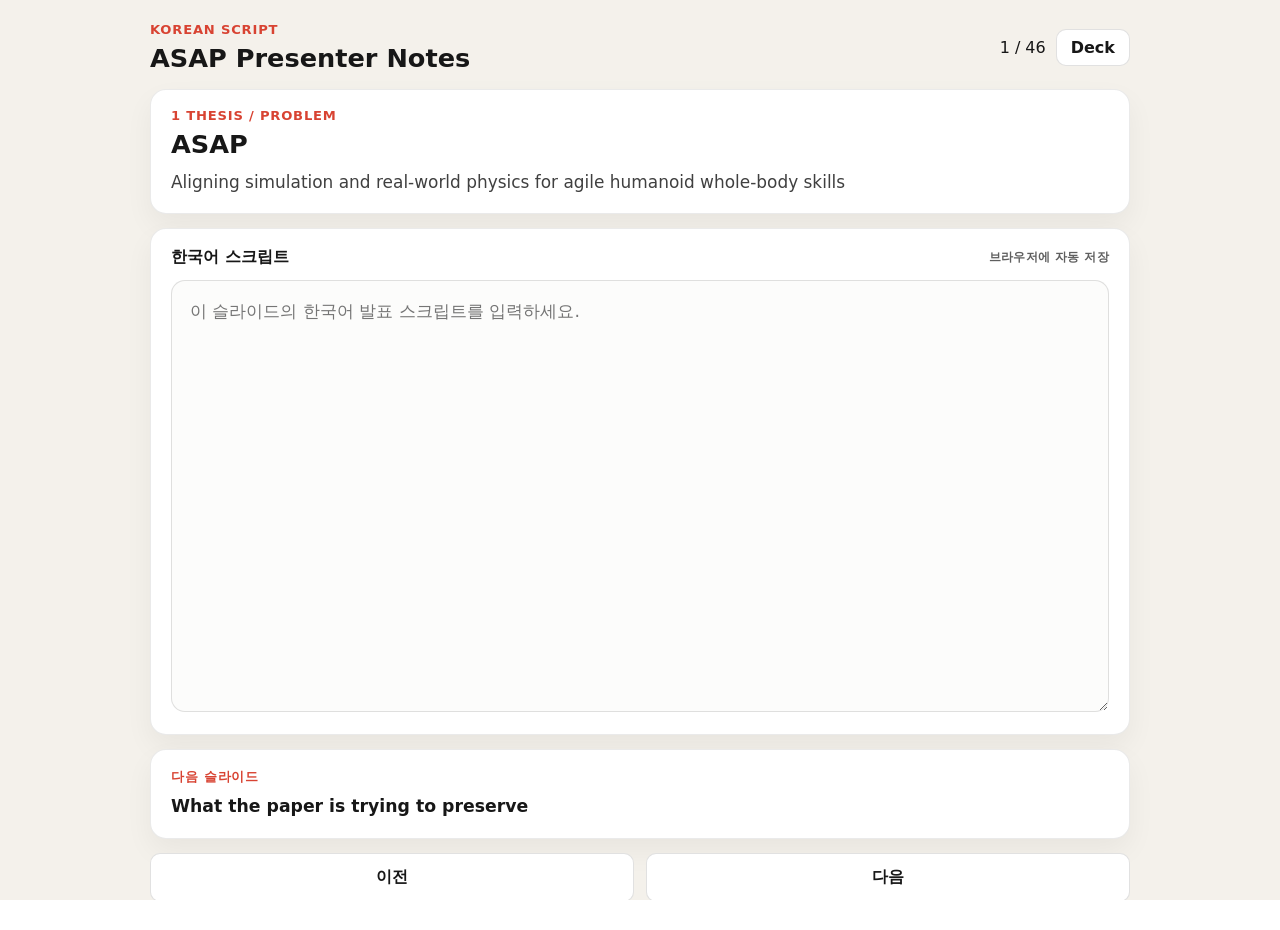
==== presenter.html @ 63e6b930 "Add synced presenter notes window" ====
<!doctype html>
<html lang="ko">
  <head>
    <meta charset="utf-8" />
    <meta name="viewport" content="width=device-width, initial-scale=1" />
    <title>ASAP Presenter Notes</title>
    <link rel="stylesheet" href="styles.css" />
  </head>
  <body class="presenter-view">
    <main class="presenter-shell">
      <header class="presenter-header">
        <div>
          <p class="presenter-kicker">Korean Script</p>
          <h1 id="presenterTitle">ASAP Presenter Notes</h1>
        </div>
        <div class="presenter-status">
          <span id="presenterCounter">1 / 1</span>
          <button type="button" id="openDeckLink">Deck</button>
        </div>
      </header>

      <section class="presenter-card presenter-meta">
        <p id="presenterSection" class="presenter-section">Section</p>
        <h2 id="presenterSlideTitle" class="presenter-slide-title">Slide title</h2>
        <p id="presenterSlideSubtitle" class="presenter-slide-subtitle"></p>
      </section>

      <section class="presenter-card">
        <div class="presenter-row">
          <h3>한국어 스크립트</h3>
          <span class="presenter-hint">브라우저에 자동 저장</span>
        </div>
        <textarea
          id="presenterNotes"
          class="presenter-notes"
          placeholder="이 슬라이드의 한국어 발표 스크립트를 입력하세요."
        ></textarea>
      </section>

      <section class="presenter-card presenter-preview">
        <div>
          <p class="presenter-preview-label">다음 슬라이드</p>
          <strong id="presenterNextTitle">—</strong>
        </div>
      </section>

      <footer class="presenter-footer">
        <button type="button" id="presenterPrev">이전</button>
        <button type="button" id="presenterNext">다음</button>
      </footer>
    </main>

    <script src="deck-data.js"></script>
    <script src="presenter.js"></script>
  </body>
</html>
---- styles.css ----
:root {
  --ink: #171717;
  --muted: #5f5f5f;
  --soft: #f7f7f5;
  --line: rgba(23, 23, 23, 0.13);
  --line-strong: rgba(23, 23, 23, 0.24);
  --red: #d84332;
  --green: #14856d;
  --gold: #b98514;
  --blue: #226f91;
  --purple: #7056a6;
  --shadow: 0 10px 28px rgba(26, 24, 21, 0.045);
  --topbar-h: 104px;
  --deck-top-gap: clamp(20px, 3vh, 38px);
}

* {
  box-sizing: border-box;
}

html,
body {
  margin: 0;
  height: 100%;
  color: var(--ink);
  background: #fff;
  font-family:
    Inter, ui-sans-serif, system-ui, -apple-system, BlinkMacSystemFont, "Segoe UI",
    "Helvetica Neue", Arial, sans-serif;
  letter-spacing: 0;
  overflow: hidden;
}

button,
a {
  color: inherit;
  font: inherit;
}

img {
  max-width: 100%;
  display: block;
}

.topbar {
  position: fixed;
  z-index: 20;
  top: 0;
  right: 0;
  left: 0;
  height: var(--topbar-h);
  display: grid;
  grid-template-rows: 58px 46px;
  gap: 0;
  padding: 0 clamp(18px, 3vw, 44px);
  background: rgba(255, 255, 255, 0.96);
  border-bottom: 1px solid var(--line);
  box-shadow: 0 8px 24px rgba(22, 21, 19, 0.045);
  backdrop-filter: blur(14px);
}

.top-row {
  display: grid;
  grid-template-columns: minmax(120px, 180px) minmax(0, 1fr) auto;
  gap: 18px;
  align-items: center;
}

.brand {
  display: inline-flex;
  align-items: center;
  gap: 10px;
  text-decoration: none;
  font-weight: 900;
  letter-spacing: 0.01em;
}

.brand-mark {
  width: 20px;
  height: 20px;
  background:
    linear-gradient(135deg, var(--red) 0 45%, transparent 45%),
    linear-gradient(315deg, var(--green) 0 45%, transparent 45%),
    var(--gold);
  transform: rotate(45deg);
}

.section-nav,
.chapter-nav {
  display: flex;
  align-items: center;
  min-width: 0;
  overflow-x: auto;
  scrollbar-width: none;
}

.section-nav::-webkit-scrollbar,
.chapter-nav::-webkit-scrollbar {
  display: none;
}

.section-nav {
  justify-content: center;
  gap: clamp(10px, 2vw, 22px);
}

.chapter-nav {
  justify-content: center;
  gap: 8px;
  border-top: 1px solid rgba(23, 23, 23, 0.07);
}

.section-nav button,
.chapter-nav button {
  border: 0;
  background: transparent;
  color: #626262;
  cursor: pointer;
  white-space: nowrap;
}

.section-nav button {
  padding: 6px 0;
  font-size: 0.86rem;
  font-weight: 780;
}

.chapter-nav button {
  padding: 7px 11px;
  border: 1px solid transparent;
  border-radius: 999px;
  font-size: 0.78rem;
  font-weight: 820;
}

.section-nav button.active {
  color: var(--red);
}

.chapter-nav button.active {
  color: var(--ink);
  background: var(--soft);
  border-color: var(--line);
}

.controls {
  display: inline-flex;
  align-items: center;
  gap: 10px;
  white-space: nowrap;
}

.controls button {
  width: 36px;
  height: 36px;
  display: grid;
  place-items: center;
  border: 1px solid var(--line);
  border-radius: 8px;
  background: #fff;
  font-size: 1.45rem;
  line-height: 1;
  cursor: pointer;
}

#openPresenter {
  width: auto;
  min-width: 44px;
  padding: 0 12px;
  font-size: 0.86rem;
  font-weight: 900;
  letter-spacing: 0.04em;
}

.controls button:hover {
  background: var(--soft);
}

#slideCounter {
  min-width: 62px;
  text-align: center;
  color: #666;
  font-size: 0.82rem;
  font-weight: 760;
}

.deck {
  position: fixed;
  inset: var(--topbar-h) 0 4px 0;
  overflow-y: auto;
  overflow-x: hidden;
  overscroll-behavior: contain;
  scroll-behavior: smooth;
  background: #fff;
}

.deck::-webkit-scrollbar {
  width: 8px;
}

.deck::-webkit-scrollbar-thumb {
  background: rgba(23, 23, 23, 0.22);
  border-radius: 999px;
}

.slide {
  display: none;
  min-height: 100%;
  background: #fff;
}

.slide.active {
  display: block;
}

.slide.slide-hero .slide-inner {
  padding-top: 16px;
}

.slide.slide-hero .slide-head {
  padding-bottom: 12px;
  border-bottom: 0;
}

.slide.slide-hero .slide-title,
.slide.slide-hero .slide-subtitle {
  max-width: 1100px;
}

.slide.slide-hero .slide-body {
  padding-top: 10px;
}

.slide-inner {
  width: min(1520px, calc(100% - clamp(34px, 5vw, 88px)));
  min-height: 100%;
  margin: 0 auto;
  display: grid;
  grid-template-rows: auto minmax(0, 1fr);
  gap: 0;
  min-width: 0;
  padding: var(--deck-top-gap) 0 clamp(34px, 4vh, 52px);
}

.slide-head {
  display: grid;
  align-content: start;
  gap: 10px;
  padding-bottom: 18px;
  border-bottom: 1px solid rgba(23, 23, 23, 0.08);
}

.kicker {
  margin: 0;
  color: var(--red);
  font-size: 0.7rem;
  font-weight: 950;
  letter-spacing: 0.11em;
  text-transform: uppercase;
}

.slide-title {
  max-width: 980px;
  margin: 0;
  color: var(--ink);
  font-size: clamp(2.2rem, 3vw, 3.9rem);
  line-height: 1.05;
  letter-spacing: 0;
  overflow-wrap: break-word;
}

.slide-subtitle {
  max-width: 920px;
  margin: 0;
  color: #303030;
  font-size: clamp(1.1rem, 1.22vw, 1.34rem);
  line-height: 1.44;
  font-weight: 760;
}

.slide-body {
  min-height: 0;
  overflow: visible;
  padding: 24px 0 0;
}

.layout {
  display: grid;
  gap: clamp(18px, 2.6vw, 36px);
  align-items: start;
  min-width: 0;
}

.layout.split {
  grid-template-columns: minmax(0, 1.06fr) minmax(360px, 0.94fr);
}

.layout.wide {
  grid-template-columns: minmax(0, 1fr);
}

.layout.balanced {
  grid-template-columns: repeat(2, minmax(0, 1fr));
}

.copy {
  min-width: 0;
  max-width: 100%;
}

.layout > aside {
  min-width: 0;
  max-width: 100%;
}

.lead,
.bullets,
.slide-subtitle,
.card p,
.term p,
.panel p,
.caption {
  overflow-wrap: anywhere;
}

.lead {
  margin: 0 0 14px;
  color: #343434;
  font-size: clamp(1.14rem, 1.26vw, 1.34rem);
  line-height: 1.58;
  font-weight: 700;
}

.bullets {
  margin: 0;
  padding-left: 1.1em;
  color: #4b4b4b;
  font-size: clamp(1.06rem, 1.1vw, 1.16rem);
  line-height: 1.56;
}

.bullets li {
  margin: 0.38em 0;
}

.bullets strong {
  color: var(--ink);
  font-weight: 860;
}

.bullets a {
  color: var(--red);
  font-weight: 820;
  text-decoration: none;
}

.panel,
.visual,
.formula,
.table-wrap,
.diagram,
.quote,
.metric-card {
  border: 1px solid var(--line);
  border-radius: 8px;
  background: #fff;
  box-shadow: var(--shadow);
}

.panel {
  padding: clamp(16px, 1.6vw, 24px);
}

.panel h3,
.card h3 {
  margin: 0 0 9px;
  color: var(--green);
  font-size: clamp(1.1rem, 1.16vw, 1.28rem);
  line-height: 1.26;
}

.panel p,
.card p,
.term p,
.caption {
  margin: 0;
  color: var(--muted);
  font-size: clamp(1.03rem, 1.04vw, 1.12rem);
  line-height: 1.54;
}

.cards {
  display: grid;
  grid-template-columns: repeat(var(--cols, 2), minmax(0, 1fr));
  gap: 10px;
}

.card,
.term {
  min-width: 0;
  padding: 14px;
  border: 1px solid var(--line);
  border-radius: 8px;
  background: #fff;
}

.term strong {
  display: block;
  margin-bottom: 7px;
  color: var(--red);
  font-size: 0.92rem;
  font-weight: 950;
  text-transform: uppercase;
}

.visual {
  overflow: hidden;
}

.visual img {
  width: 100%;
  max-height: 500px;
  object-fit: contain;
  background: #f7f7f5;
}

.visual video {
  width: 100%;
  max-height: 500px;
  object-fit: contain;
  background: #f7f7f5;
  display: block;
}

.visual.cover img {
  max-height: 580px;
}

.visual.cover video {
  max-height: 580px;
}

.slide.slide-hero .visual,
.slide.slide-hero .visual.cover {
  border: 0;
  border-radius: 14px;
  box-shadow: none;
  background: transparent;
}

.slide.slide-hero .visual.cover img,
.slide.slide-hero .visual.cover video {
  width: 100%;
  height: min(72vh, 760px);
  max-height: none;
  object-fit: cover;
  border-radius: 14px;
}

.caption {
  padding: 12px 14px;
  border-top: 1px solid rgba(23, 23, 23, 0.08);
}

.caption a {
  color: var(--red);
  font-weight: 820;
  text-decoration: none;
}

.formula {
  padding: clamp(16px, 1.6vw, 24px);
  max-width: 100%;
  overflow-x: auto;
}

.formula-row {
  display: grid;
  gap: 7px;
  padding: 14px 0;
  border-bottom: 1px solid rgba(23, 23, 23, 0.09);
}

.formula-row:last-child {
  border-bottom: 0;
}

.formula-row > span {
  color: var(--green);
  font-size: 0.78rem;
  font-weight: 950;
  letter-spacing: 0.05em;
  text-transform: uppercase;
}

.math {
  color: #151515;
  font-family: "STIX Two Math", "Cambria Math", "Times New Roman", serif;
  font-size: clamp(1.26rem, 1.55vw, 1.82rem);
  line-height: 1.4;
  letter-spacing: 0;
}

.math sub,
.math sup {
  font-size: 0.66em;
  line-height: 0;
}

.op-sum {
  display: inline-grid;
  grid-template-rows: auto auto auto;
  justify-items: center;
  align-items: center;
  margin: 0 0.16em;
  vertical-align: middle;
  line-height: 1;
}

.op-sum .upper,
.op-sum .lower {
  font-size: 0.54em;
  line-height: 1;
}

.op-sum .symbol {
  font-size: 1.36em;
  line-height: 0.8;
}

.mono {
  font-family: "SFMono-Regular", Consolas, "Liberation Mono", monospace;
}

.derivation {
  display: grid;
  gap: 10px;
}

.derivation .step {
  display: grid;
  grid-template-columns: 36px minmax(0, 1fr);
  gap: 12px;
  align-items: start;
  padding: 14px;
  border: 1px solid var(--line);
  border-radius: 8px;
  background: #fff;
}

.step-num {
  width: 30px;
  height: 30px;
  display: grid;
  place-items: center;
  color: #fff;
  background: var(--red);
  font-weight: 950;
}

.table-wrap {
  overflow: auto;
}

table {
  width: 100%;
  border-collapse: collapse;
  min-width: 560px;
}

th,
td {
  padding: 12px 14px;
  border-bottom: 1px solid var(--line);
  border-right: 1px solid var(--line);
  text-align: left;
  vertical-align: top;
  color: #505050;
  font-size: clamp(1.01rem, 1vw, 1.08rem);
  line-height: 1.52;
}

th {
  color: #fff;
  background: #1e1f1d;
  font-weight: 860;
}

td:first-child {
  color: var(--ink);
  font-weight: 760;
}

tr:last-child td {
  border-bottom: 0;
}

th:last-child,
td:last-child {
  border-right: 0;
}

.pipeline,
.sequence {
  display: grid;
  gap: 10px;
}

.timeline {
  display: grid;
  grid-template-columns: repeat(auto-fit, minmax(285px, 1fr));
  gap: 10px;
}

.layout.wide .pipeline {
  grid-template-columns: repeat(auto-fit, minmax(320px, 1fr));
}

.pipeline-step,
.sequence-step {
  display: grid;
  grid-template-columns: 42px minmax(0, 1fr);
  gap: 12px;
  align-items: start;
  padding: 13px;
  border: 1px solid var(--line);
  border-radius: 8px;
  background: #fff;
}

.timeline-item {
  min-height: 116px;
  display: grid;
  grid-template-columns: 66px minmax(0, 1fr);
  gap: 12px;
  align-items: start;
  padding: 15px;
  border: 1px solid var(--line);
  border-radius: 8px;
  background: #fff;
}

.pipeline-step span,
.sequence-step span {
  width: 30px;
  height: 30px;
  display: grid;
  place-items: center;
  color: #fff;
  background: var(--red);
  font-weight: 950;
}

.timeline-item span {
  width: 56px;
  height: 30px;
  display: grid;
  place-items: center;
  color: #fff;
  background: var(--red);
  font-size: 0.84rem;
  font-weight: 950;
}

.timeline-item strong,
.pipeline-step strong,
.sequence-step strong {
  display: block;
  margin-bottom: 4px;
  color: var(--ink);
}

.timeline-item p,
.pipeline-step p,
.sequence-step p {
  margin: 0;
  color: var(--muted);
  line-height: 1.54;
}

.compare {
  display: grid;
  gap: 0;
  overflow: hidden;
  border: 1px solid var(--line);
  border-radius: 8px;
}

.compare-row {
  display: grid;
  grid-template-columns: 0.8fr 1fr 1.4fr;
  gap: 14px;
  padding: 13px 15px;
  border-bottom: 1px solid var(--line);
}

.compare-row:last-child {
  border-bottom: 0;
}

.compare-row strong {
  color: var(--red);
}

.compare-row span {
  font-weight: 780;
}

.compare-row p {
  margin: 0;
  color: var(--muted);
  line-height: 1.5;
}

.metrics {
  display: grid;
  grid-template-columns: repeat(var(--cols, 2), minmax(0, 1fr));
  gap: 12px;
}

.metric-card {
  padding: 16px;
}

.metric-card span {
  color: var(--muted);
  font-size: 0.78rem;
  font-weight: 950;
  letter-spacing: 0.05em;
  text-transform: uppercase;
}

.metric-card strong {
  display: block;
  margin: 8px 0;
  color: var(--red);
  font-size: clamp(1.8rem, 2.8vw, 3.2rem);
  line-height: 1;
}

.metric-card p {
  margin: 0;
  color: var(--muted);
  line-height: 1.48;
}

.axis {
  position: relative;
  min-height: 430px;
  border: 1px solid var(--line);
  border-radius: 8px;
  background:
    linear-gradient(90deg, transparent 49.8%, rgba(23, 23, 23, 0.13) 50%, transparent 50.2%),
    linear-gradient(0deg, transparent 49.8%, rgba(23, 23, 23, 0.13) 50%, transparent 50.2%),
    #fff;
  box-shadow: var(--shadow);
}

.axis-label {
  position: absolute;
  color: #626262;
  font-size: 0.76rem;
  font-weight: 950;
  letter-spacing: 0.05em;
  text-transform: uppercase;
}

.axis .top {
  top: 16px;
  left: 50%;
  transform: translateX(-50%);
}

.axis .bottom {
  bottom: 16px;
  left: 50%;
  transform: translateX(-50%);
}

.axis .left {
  left: 16px;
  bottom: 48%;
}

.axis .right {
  right: 16px;
  bottom: 48%;
}

.point {
  position: absolute;
  padding: 9px 12px;
  color: #fff;
  background: #1e1f1d;
  border-radius: 6px;
  font-size: 0.86rem;
  font-weight: 850;
  transform: translate(-50%, -50%);
  box-shadow: 0 12px 28px rgba(0, 0, 0, 0.13);
}

.point.red {
  background: var(--red);
}

.point.green {
  background: var(--green);
}

.point.gold {
  background: var(--gold);
}

.point.blue {
  background: var(--blue);
}

.quote {
  padding: clamp(22px, 2.3vw, 34px);
  border-left: 6px solid var(--red);
}

.quote p {
  margin: 0;
  color: #252525;
  font-size: clamp(1.28rem, 1.75vw, 2rem);
  line-height: 1.3;
  font-weight: 830;
}

.progress {
  position: fixed;
  right: 0;
  bottom: 0;
  left: 0;
  height: 4px;
  background: rgba(23, 23, 23, 0.12);
}

.progress span {
  display: block;
  height: 100%;
  width: 0;
  background: linear-gradient(90deg, var(--red), var(--gold), var(--green), var(--blue));
}

@media (max-width: 1180px) {
  .layout.split,
  .layout.balanced {
    grid-template-columns: 1fr;
  }

  .visual img {
    max-height: 420px;
  }

  .visual video {
    max-height: 420px;
  }
}

@media (max-width: 760px) {
  :root {
    --topbar-h: 96px;
    --deck-top-gap: 16px;
  }

  .topbar {
    grid-template-rows: 52px 44px;
    padding: 0 14px;
  }

  .top-row {
    grid-template-columns: auto minmax(0, 1fr) auto;
    gap: 10px;
  }

  .brand span:last-child,
  .section-nav {
    display: none;
  }

  .controls button {
    width: 32px;
    height: 32px;
  }

  #slideCounter {
    min-width: 54px;
  }

  .chapter-nav {
    justify-content: flex-start;
  }

  .slide-inner {
    width: calc(100% - 28px);
    padding: 16px 0 30px;
  }

  .slide-head {
    padding-bottom: 14px;
  }

  .slide-title {
    font-size: clamp(1.58rem, 7.1vw, 2.16rem);
    line-height: 1.1;
  }

  .slide-subtitle {
    font-size: 1.02rem;
  }

  .slide-body {
    padding: 18px 0 0;
  }

  .slide.slide-hero .visual.cover img,
  .slide.slide-hero .visual.cover video {
    height: min(56vh, 520px);
  }

  .lead {
    font-size: 1.08rem;
    line-height: 1.5;
  }

  .bullets {
    font-size: 1.02rem;
    line-height: 1.52;
  }

  .cards,
  .metrics {
    grid-template-columns: 1fr;
  }

  .compare-row {
    grid-template-columns: 1fr;
  }

  .math {
    font-size: 1.18rem;
  }

  table {
    min-width: 640px;
  }
}

@media (max-width: 520px) {
  .slide-inner {
    width: min(402px, calc(100% - 28px));
    margin-left: 14px;
    margin-right: auto;
  }
}

body.presenter-view {
  overflow: auto;
  background: #f4f1eb;
}

.presenter-shell {
  width: min(980px, calc(100% - 32px));
  margin: 0 auto;
  padding: 22px 0 28px;
}

.presenter-header,
.presenter-footer,
.presenter-row,
.presenter-status {
  display: flex;
  align-items: center;
}

.presenter-header,
.presenter-footer,
.presenter-row {
  justify-content: space-between;
}

.presenter-header {
  gap: 16px;
  margin-bottom: 16px;
}

.presenter-kicker,
.presenter-section,
.presenter-preview-label,
.presenter-hint {
  margin: 0;
  color: var(--red);
  font-size: 0.82rem;
  font-weight: 900;
  letter-spacing: 0.06em;
  text-transform: uppercase;
}

.presenter-header h1,
.presenter-slide-title {
  margin: 6px 0 0;
  color: var(--ink);
}

.presenter-header h1 {
  font-size: clamp(1.45rem, 2vw, 2rem);
}

.presenter-status {
  gap: 10px;
}

.presenter-status button,
.presenter-footer button {
  border: 1px solid var(--line);
  border-radius: 10px;
  background: #fff;
  cursor: pointer;
}

.presenter-status button {
  padding: 8px 14px;
  font-weight: 800;
}

.presenter-card {
  margin-bottom: 14px;
  padding: 18px 20px;
  border: 1px solid rgba(23, 23, 23, 0.09);
  border-radius: 16px;
  background: #fff;
  box-shadow: 0 12px 28px rgba(26, 24, 21, 0.05);
}

.presenter-slide-title {
  font-size: clamp(1.45rem, 2vw, 2.1rem);
  line-height: 1.18;
}

.presenter-slide-subtitle {
  margin: 10px 0 0;
  color: #404040;
  font-size: 1.06rem;
  line-height: 1.55;
}

.presenter-row h3 {
  margin: 0;
  font-size: 1rem;
}

.presenter-hint {
  color: var(--muted);
  font-size: 0.76rem;
  letter-spacing: 0.03em;
}

.presenter-notes {
  width: 100%;
  min-height: 48vh;
  margin-top: 12px;
  padding: 16px 18px;
  border: 1px solid rgba(23, 23, 23, 0.13);
  border-radius: 14px;
  resize: vertical;
  color: var(--ink);
  background: #fcfcfb;
  font: 1.08rem/1.65 Inter, ui-sans-serif, system-ui, -apple-system, BlinkMacSystemFont, "Segoe UI",
    "Helvetica Neue", Arial, sans-serif;
}

.presenter-preview strong {
  display: block;
  margin-top: 8px;
  font-size: 1.08rem;
  line-height: 1.5;
}

.presenter-footer {
  gap: 12px;
}

.presenter-footer button {
  flex: 1;
  padding: 13px 16px;
  font-size: 1rem;
  font-weight: 850;
}
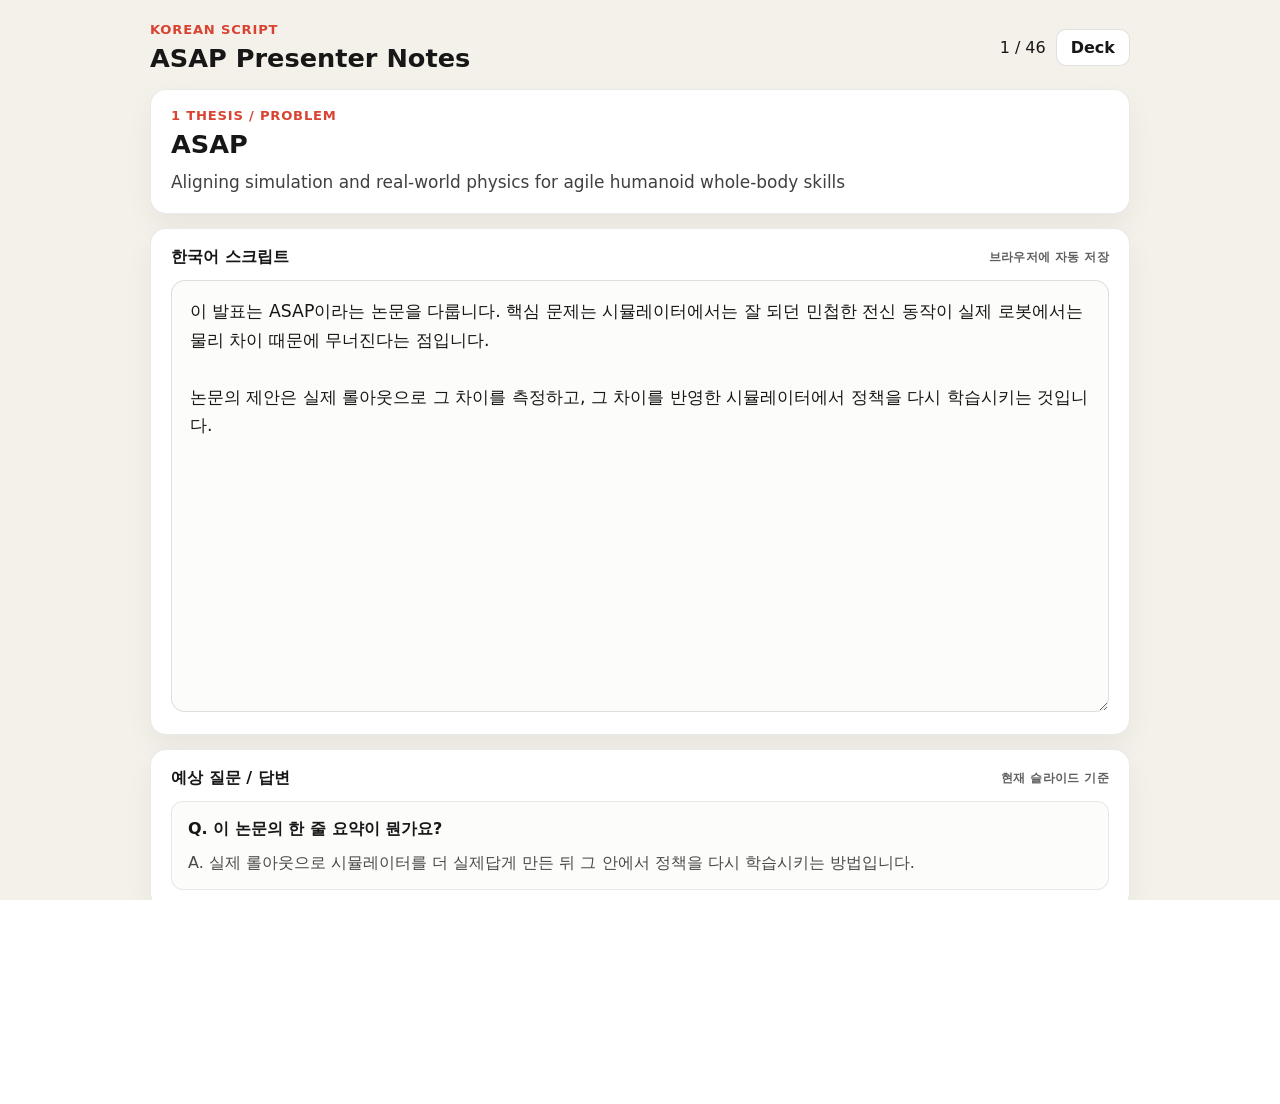
==== commit 229bb757: "Add hidden synced Korean presenter mode" ====
--- a/presenter.html
+++ b/presenter.html
@@ -37,6 +37,14 @@
         ></textarea>
       </section>
 
+      <section class="presenter-card">
+        <div class="presenter-row">
+          <h3>예상 질문 / 답변</h3>
+          <span class="presenter-hint">현재 슬라이드 기준</span>
+        </div>
+        <div id="presenterQa" class="presenter-qa"></div>
+      </section>
+
       <section class="presenter-card presenter-preview">
         <div>
           <p class="presenter-preview-label">다음 슬라이드</p>
--- a/styles.css
+++ b/styles.css
@@ -163,15 +163,6 @@
   cursor: pointer;
 }
 
-#openPresenter {
-  width: auto;
-  min-width: 44px;
-  padding: 0 12px;
-  font-size: 0.86rem;
-  font-weight: 900;
-  letter-spacing: 0.04em;
-}
-
 .controls button:hover {
   background: var(--soft);
 }
@@ -1078,6 +1069,41 @@
   line-height: 1.5;
 }
 
+.presenter-qa {
+  margin-top: 12px;
+  display: grid;
+  gap: 12px;
+}
+
+.presenter-qa-item {
+  padding: 14px 16px;
+  border: 1px solid rgba(23, 23, 23, 0.09);
+  border-radius: 12px;
+  background: #fcfcfb;
+}
+
+.presenter-qa-question,
+.presenter-qa-answer,
+.presenter-empty {
+  margin: 0;
+  font-size: 1rem;
+  line-height: 1.58;
+}
+
+.presenter-qa-question {
+  color: var(--ink);
+  font-weight: 800;
+}
+
+.presenter-qa-answer {
+  margin-top: 8px;
+  color: #4a4a4a;
+}
+
+.presenter-empty {
+  color: var(--muted);
+}
+
 .presenter-footer {
   gap: 12px;
 }
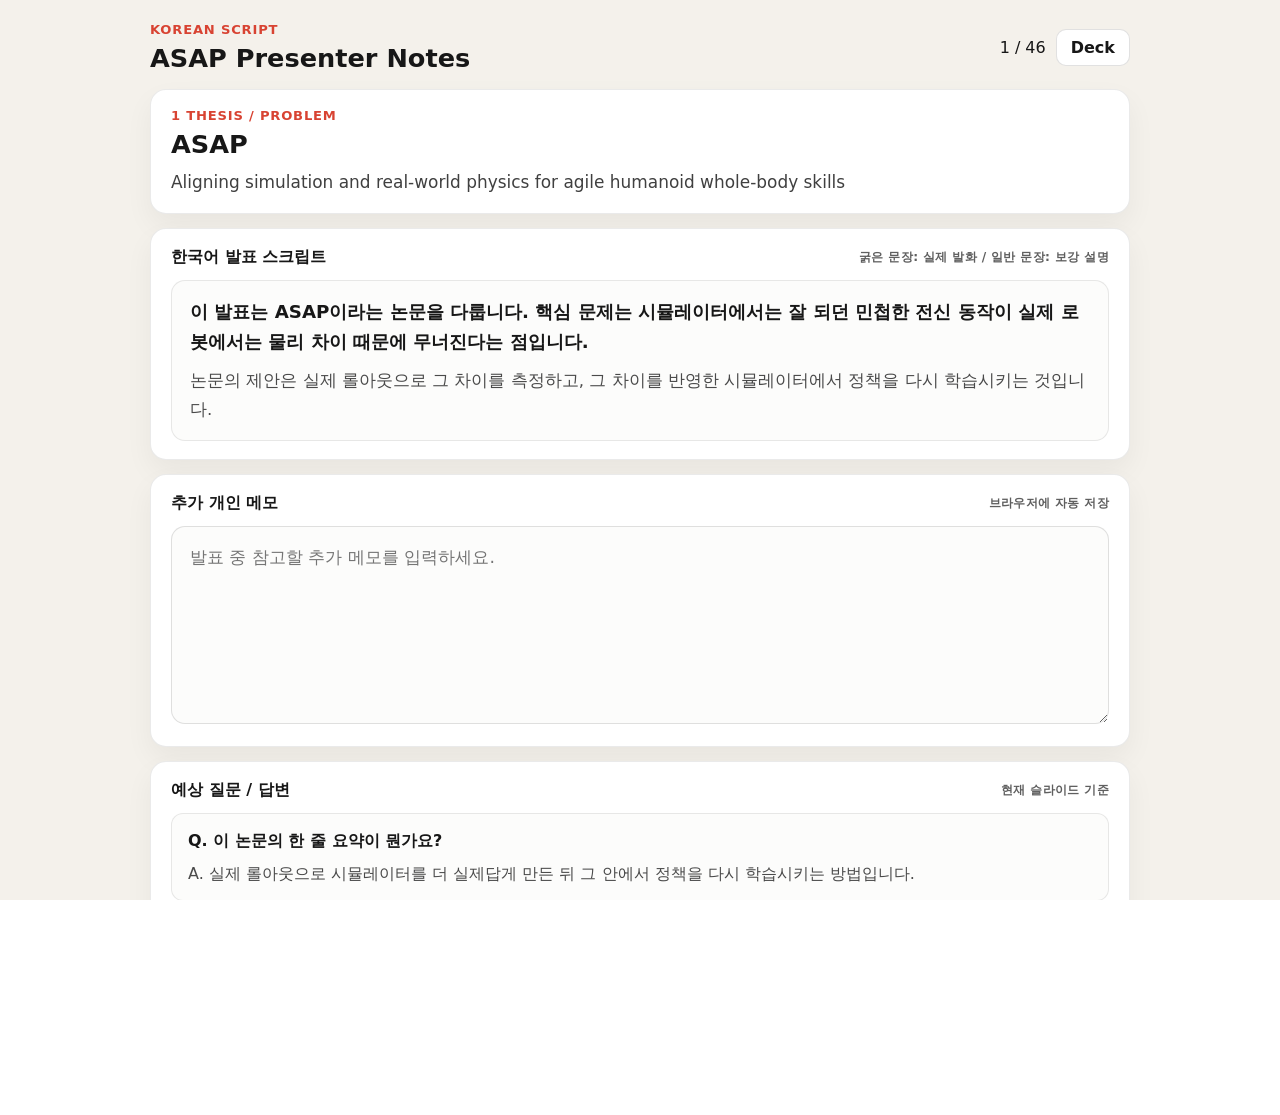
==== commit 445e017b: "Enlarge body text and format presenter script" ====
--- a/presenter.html
+++ b/presenter.html
@@ -27,13 +27,21 @@
 
       <section class="presenter-card">
         <div class="presenter-row">
-          <h3>한국어 스크립트</h3>
+          <h3>한국어 발표 스크립트</h3>
+          <span class="presenter-hint">굵은 문장: 실제 발화 / 일반 문장: 보강 설명</span>
+        </div>
+        <div id="presenterScript" class="presenter-script"></div>
+      </section>
+
+      <section class="presenter-card">
+        <div class="presenter-row">
+          <h3>추가 개인 메모</h3>
           <span class="presenter-hint">브라우저에 자동 저장</span>
         </div>
         <textarea
           id="presenterNotes"
           class="presenter-notes"
-          placeholder="이 슬라이드의 한국어 발표 스크립트를 입력하세요."
+          placeholder="발표 중 참고할 추가 메모를 입력하세요."
         ></textarea>
       </section>
 
--- a/styles.css
+++ b/styles.css
@@ -264,8 +264,8 @@
   max-width: 920px;
   margin: 0;
   color: #303030;
-  font-size: clamp(1.1rem, 1.22vw, 1.34rem);
-  line-height: 1.44;
+  font-size: clamp(1.18rem, 1.32vw, 1.46rem);
+  line-height: 1.48;
   font-weight: 760;
 }
 
@@ -317,8 +317,8 @@
 .lead {
   margin: 0 0 14px;
   color: #343434;
-  font-size: clamp(1.14rem, 1.26vw, 1.34rem);
-  line-height: 1.58;
+  font-size: clamp(1.22rem, 1.36vw, 1.44rem);
+  line-height: 1.62;
   font-weight: 700;
 }
 
@@ -326,8 +326,8 @@
   margin: 0;
   padding-left: 1.1em;
   color: #4b4b4b;
-  font-size: clamp(1.06rem, 1.1vw, 1.16rem);
-  line-height: 1.56;
+  font-size: clamp(1.14rem, 1.2vw, 1.24rem);
+  line-height: 1.62;
 }
 
 .bullets li {
@@ -366,8 +366,8 @@
 .card h3 {
   margin: 0 0 9px;
   color: var(--green);
-  font-size: clamp(1.1rem, 1.16vw, 1.28rem);
-  line-height: 1.26;
+  font-size: clamp(1.16rem, 1.22vw, 1.34rem);
+  line-height: 1.28;
 }
 
 .panel p,
@@ -376,8 +376,8 @@
 .caption {
   margin: 0;
   color: var(--muted);
-  font-size: clamp(1.03rem, 1.04vw, 1.12rem);
-  line-height: 1.54;
+  font-size: clamp(1.1rem, 1.12vw, 1.2rem);
+  line-height: 1.6;
 }
 
 .cards {
@@ -399,7 +399,7 @@
   display: block;
   margin-bottom: 7px;
   color: var(--red);
-  font-size: 0.92rem;
+  font-size: 0.98rem;
   font-weight: 950;
   text-transform: uppercase;
 }
@@ -478,7 +478,7 @@
 
 .formula-row > span {
   color: var(--green);
-  font-size: 0.78rem;
+  font-size: 0.86rem;
   font-weight: 950;
   letter-spacing: 0.05em;
   text-transform: uppercase;
@@ -487,8 +487,8 @@
 .math {
   color: #151515;
   font-family: "STIX Two Math", "Cambria Math", "Times New Roman", serif;
-  font-size: clamp(1.26rem, 1.55vw, 1.82rem);
-  line-height: 1.4;
+  font-size: clamp(1.34rem, 1.62vw, 1.9rem);
+  line-height: 1.44;
   letter-spacing: 0;
 }
 
@@ -567,8 +567,8 @@
   text-align: left;
   vertical-align: top;
   color: #505050;
-  font-size: clamp(1.01rem, 1vw, 1.08rem);
-  line-height: 1.52;
+  font-size: clamp(1.08rem, 1.08vw, 1.16rem);
+  line-height: 1.58;
 }
 
 th {
@@ -659,6 +659,7 @@
   display: block;
   margin-bottom: 4px;
   color: var(--ink);
+  font-size: 1.05rem;
 }
 
 .timeline-item p,
@@ -666,7 +667,8 @@
 .sequence-step p {
   margin: 0;
   color: var(--muted);
-  line-height: 1.54;
+  font-size: 1.08rem;
+  line-height: 1.58;
 }
 
 .compare {
@@ -691,16 +693,19 @@
 
 .compare-row strong {
   color: var(--red);
+  font-size: 1.04rem;
 }
 
 .compare-row span {
   font-weight: 780;
+  font-size: 1.05rem;
 }
 
 .compare-row p {
   margin: 0;
   color: var(--muted);
-  line-height: 1.5;
+  font-size: 1.08rem;
+  line-height: 1.56;
 }
 
 .metrics {
@@ -715,7 +720,7 @@
 
 .metric-card span {
   color: var(--muted);
-  font-size: 0.78rem;
+  font-size: 0.86rem;
   font-weight: 950;
   letter-spacing: 0.05em;
   text-transform: uppercase;
@@ -732,7 +737,8 @@
 .metric-card p {
   margin: 0;
   color: var(--muted);
-  line-height: 1.48;
+  font-size: 1.08rem;
+  line-height: 1.56;
 }
 
 .axis {
@@ -750,7 +756,7 @@
 .axis-label {
   position: absolute;
   color: #626262;
-  font-size: 0.76rem;
+  font-size: 0.84rem;
   font-weight: 950;
   letter-spacing: 0.05em;
   text-transform: uppercase;
@@ -784,7 +790,7 @@
   color: #fff;
   background: #1e1f1d;
   border-radius: 6px;
-  font-size: 0.86rem;
+  font-size: 0.94rem;
   font-weight: 850;
   transform: translate(-50%, -50%);
   box-shadow: 0 12px 28px rgba(0, 0, 0, 0.13);
@@ -814,8 +820,8 @@
 .quote p {
   margin: 0;
   color: #252525;
-  font-size: clamp(1.28rem, 1.75vw, 2rem);
-  line-height: 1.3;
+  font-size: clamp(1.36rem, 1.85vw, 2.12rem);
+  line-height: 1.36;
   font-weight: 830;
 }
 
@@ -899,7 +905,7 @@
   }
 
   .slide-subtitle {
-    font-size: 1.02rem;
+    font-size: 1.1rem;
   }
 
   .slide-body {
@@ -912,13 +918,13 @@
   }
 
   .lead {
+    font-size: 1.14rem;
+    line-height: 1.54;
+  }
+
+  .bullets {
     font-size: 1.08rem;
-    line-height: 1.5;
-  }
-
-  .bullets {
-    font-size: 1.02rem;
-    line-height: 1.52;
+    line-height: 1.56;
   }
 
   .cards,
@@ -1050,7 +1056,7 @@
 
 .presenter-notes {
   width: 100%;
-  min-height: 48vh;
+  min-height: 22vh;
   margin-top: 12px;
   padding: 16px 18px;
   border: 1px solid rgba(23, 23, 23, 0.13);
@@ -1062,6 +1068,37 @@
     "Helvetica Neue", Arial, sans-serif;
 }
 
+.presenter-script {
+  margin-top: 12px;
+  display: grid;
+  gap: 14px;
+}
+
+.presenter-script-item {
+  padding: 16px 18px;
+  border: 1px solid rgba(23, 23, 23, 0.09);
+  border-radius: 14px;
+  background: #fcfcfb;
+}
+
+.presenter-script-speak,
+.presenter-script-detail {
+  margin: 0;
+}
+
+.presenter-script-speak {
+  color: var(--ink);
+  font-size: 1.14rem;
+  line-height: 1.64;
+}
+
+.presenter-script-detail {
+  margin-top: 10px;
+  color: #4a4a4a;
+  font-size: 1.04rem;
+  line-height: 1.7;
+}
+
 .presenter-preview strong {
   display: block;
   margin-top: 8px;
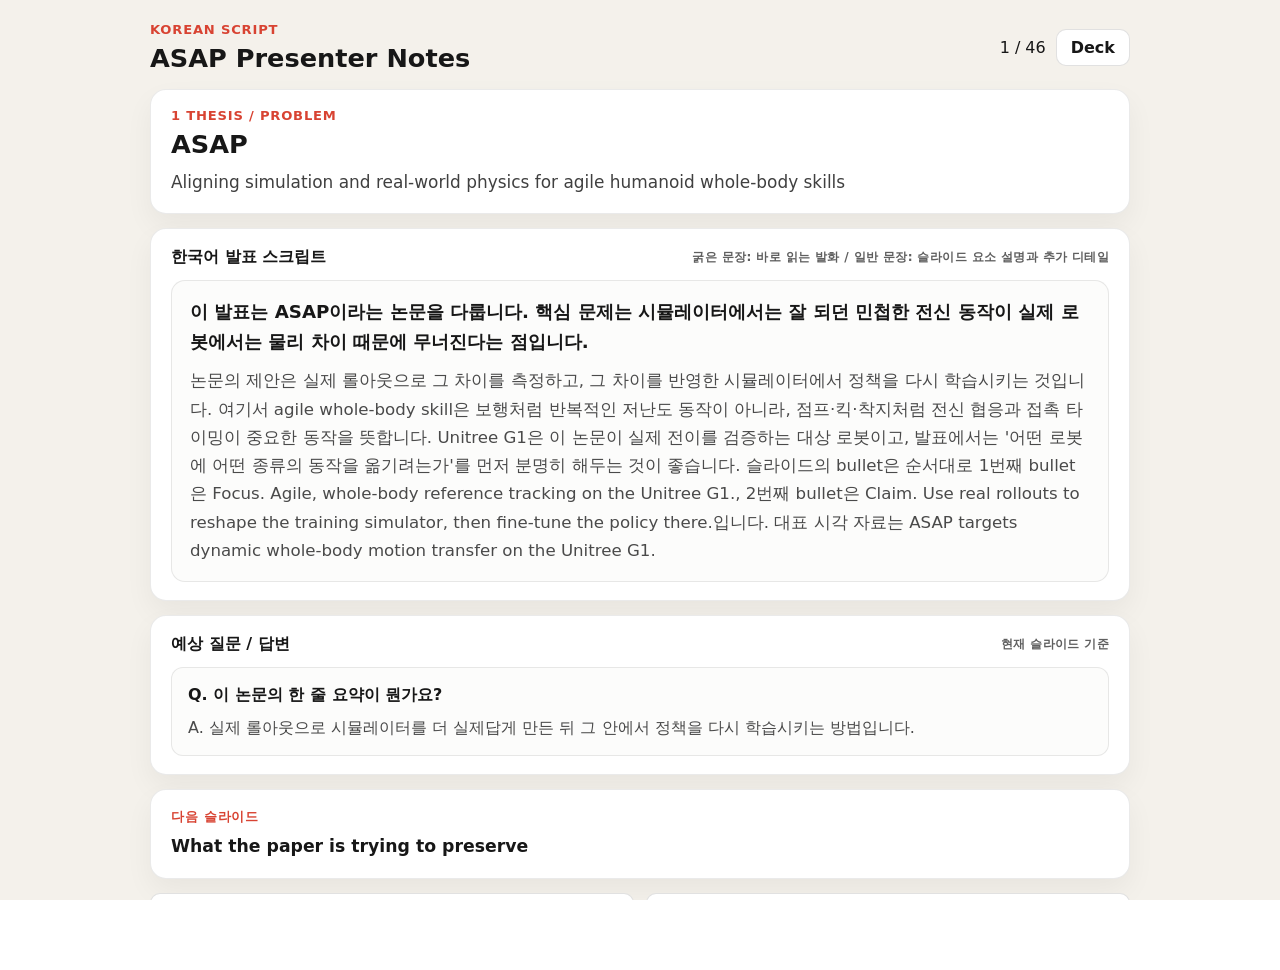
==== commit 546662f0: "Deepen presenter notes and simplify presenter view" ====
--- a/presenter.html
+++ b/presenter.html
@@ -28,21 +28,9 @@
       <section class="presenter-card">
         <div class="presenter-row">
           <h3>한국어 발표 스크립트</h3>
-          <span class="presenter-hint">굵은 문장: 실제 발화 / 일반 문장: 보강 설명</span>
+          <span class="presenter-hint">굵은 문장: 바로 읽는 발화 / 일반 문장: 슬라이드 요소 설명과 추가 디테일</span>
         </div>
         <div id="presenterScript" class="presenter-script"></div>
-      </section>
-
-      <section class="presenter-card">
-        <div class="presenter-row">
-          <h3>추가 개인 메모</h3>
-          <span class="presenter-hint">브라우저에 자동 저장</span>
-        </div>
-        <textarea
-          id="presenterNotes"
-          class="presenter-notes"
-          placeholder="발표 중 참고할 추가 메모를 입력하세요."
-        ></textarea>
       </section>
 
       <section class="presenter-card">
--- a/styles.css
+++ b/styles.css
@@ -1054,20 +1054,6 @@
   letter-spacing: 0.03em;
 }
 
-.presenter-notes {
-  width: 100%;
-  min-height: 22vh;
-  margin-top: 12px;
-  padding: 16px 18px;
-  border: 1px solid rgba(23, 23, 23, 0.13);
-  border-radius: 14px;
-  resize: vertical;
-  color: var(--ink);
-  background: #fcfcfb;
-  font: 1.08rem/1.65 Inter, ui-sans-serif, system-ui, -apple-system, BlinkMacSystemFont, "Segoe UI",
-    "Helvetica Neue", Arial, sans-serif;
-}
-
 .presenter-script {
   margin-top: 12px;
   display: grid;
